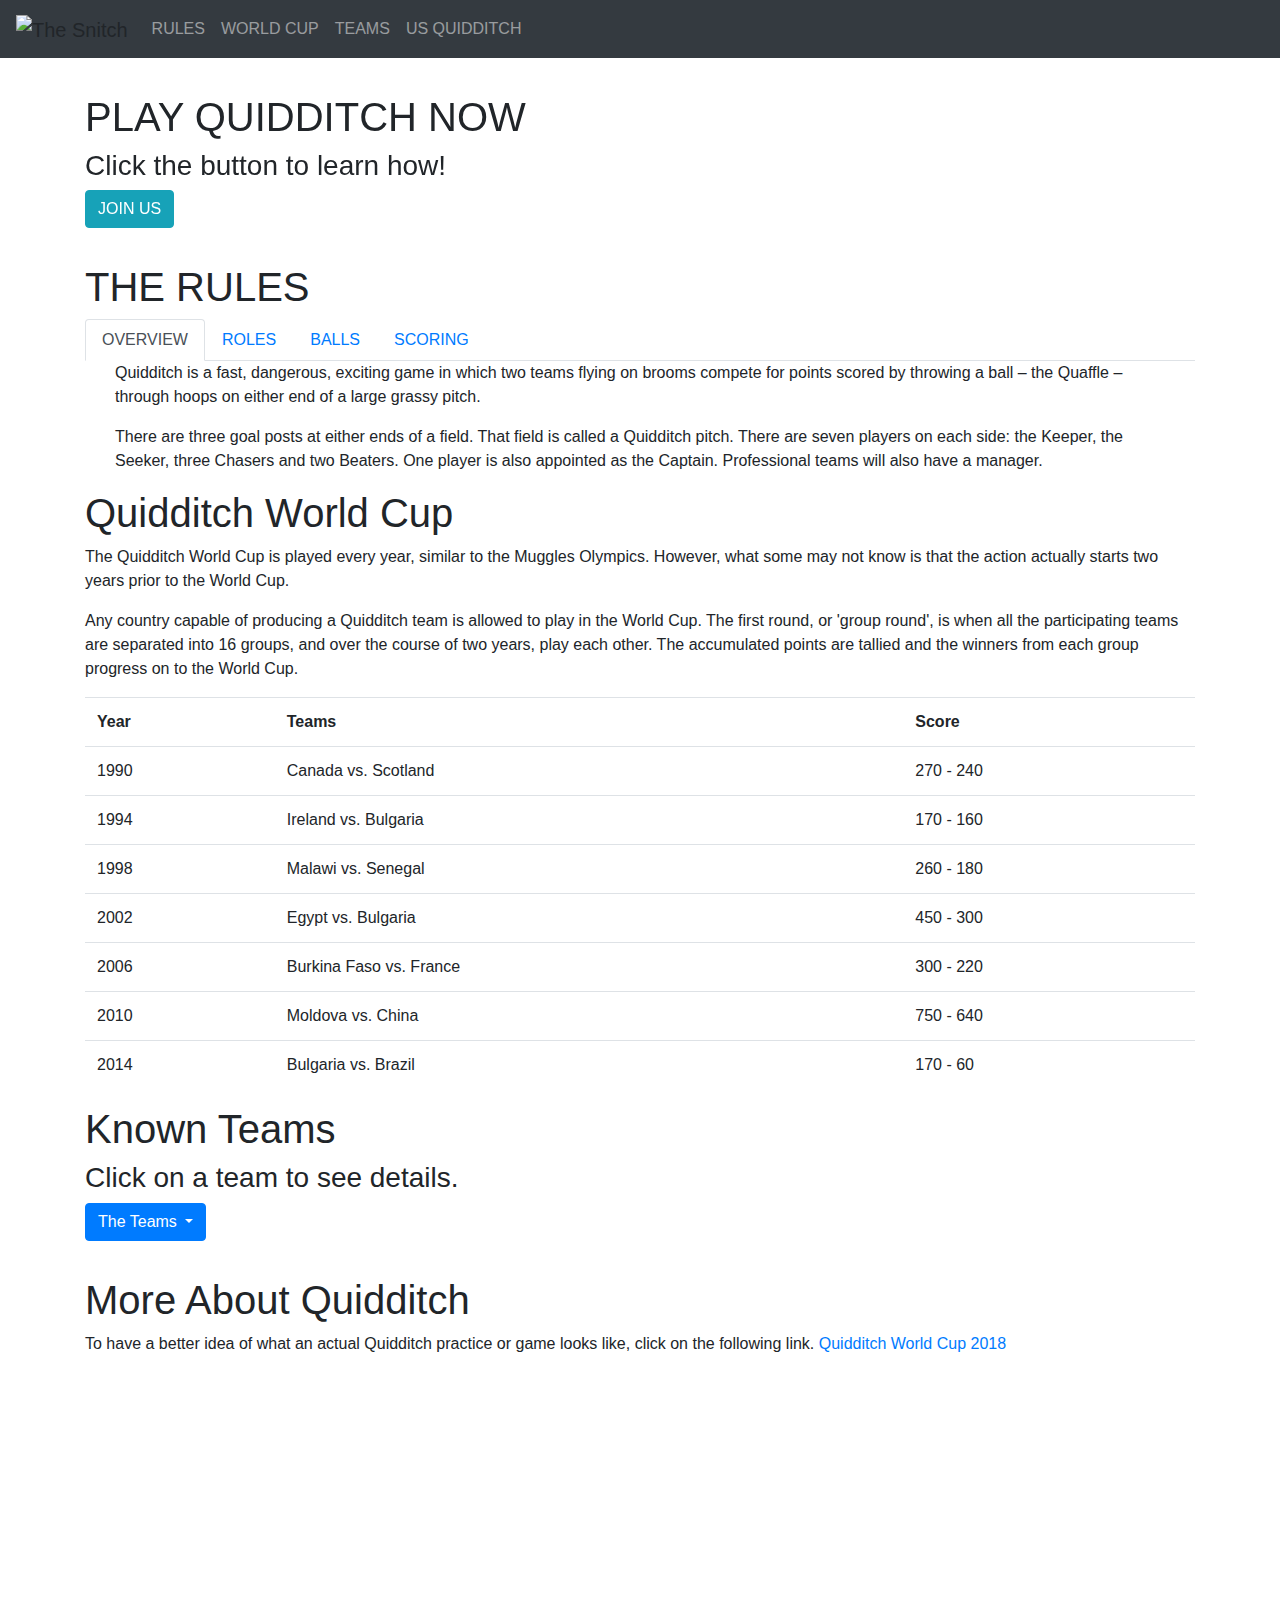
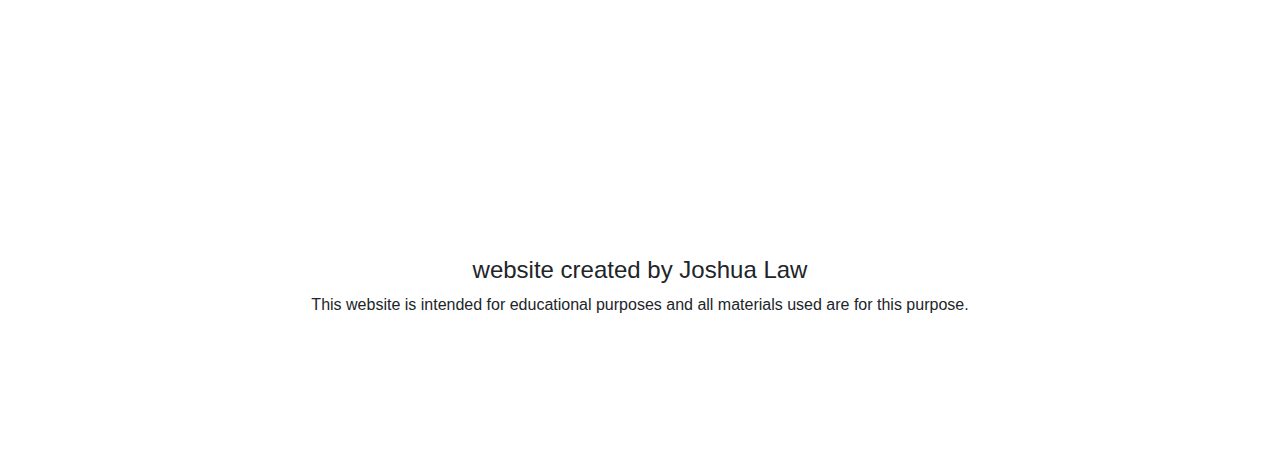
==== Quidditch2/quidditch.html @ 7cbb03da "first commit" ====
<!DOCTYPE html>
<html>

<head>
    <meta charset="UTF-8">
    <!-- ADD THE VIEWPORT META DATA-->
    <meta name="viewport" content="width=device-width,initial-scale-1.0">
    <!-- INCLUDE ALL FOUR BOOTSTRAP LINKS-->
    <link rel="stylesheet" href="https://maxcdn.bootstrapcdn.com/bootstrap/4.1.3/css/bootstrap.min.css">
    <script src="https://ajax.googleapis.com/ajax/libs/jquery/3.3.1/jquery.min.js"></script>
    <script src="https://cdnjs.cloudflare.com/ajax/libs/popper.js/1.14.3/umd/popper.min.js"></script>
    <script src="https://maxcdn.bootstrapcdn.com/bootstrap/4.1.3/js/bootstrap.min.js"></script>
    <link rel="stylesheet" href='style.css'>
    <title>Quidditch</title>
</head>

<body>
    <!-- Create a navbar with the links displaying via the dropdown icon for small displays and horizontally for any other size display. The navbar should also contain the snith picture as the brand logo which links to the top of the page (i.e. refreshes the page). If you have questions, refer to the pictures navbar and navbar-small -->

    <nav class="navbar navbar-expand-md bg-dark navbar-dark">
        <a class="navbar-brand">
            <img src="https://jlaw21.github.io/Resources/snitch.png" alt="The Snitch" width=50px>
        </a>

        <button class="navbar-toggler" type="button" data-toggle="collapse" data-target="#navOptions">
            <span class="navbar-toggler-icon" ></span>
        </button>

        <div class="collapse navbar-collapse" id="navOptions">
            <ul class="navbar-nav">
                <li class="nav-item">
                    <a class="nav-link" href="#rules">RULES</a>
                </li>
                <li class="nav-item">
                    <a class="nav-link" href="#worldcup">WORLD CUP</a>
                </li>
                <li class="nav-item">
                    <a class="nav-link" href="#teams">TEAMS</a>
                </li>
                <li class="nav-item">
                    <a class="nav-link" href="#us-quidditch">US QUIDDITCH</a>
                </li>
            </ul>
        </div>
    </nav>

    <!-- Create a carousel, but this time instead of images, three articles containing text or images are included as the carousel slides. You may format the text anyway you wish, but must use some type of Bootstrap Typography for 2+ items.-->

    <section id="intro-carousel" class='container'>

        <!-- The slideshow -->
        <div class="carousel-inner" style="margin-top: 35px">
            <article class="carousel-item active item" width="1100" height="500">
                <h1>PLAY QUIDDITCH NOW</h1>
                <h3>Click the button to learn how!</h3>
                <a class='btn btn-info' role='button' href="https://www.usquidditch.org/teams">JOIN US</a>
            </article>
            <article class="carousel-item">
                <img src="harry.jpg" alt="Potter and the Snitch" width="1100"
                    height="500">
            </article>
            <article class="carousel-item" width="1100" height="500">
                <p>
                    <q>I sat in a hotel room after a row with my then boyfriend and invented it. Looking back, I can
                        understand
                        why I liked the idea of Bludgers</q> - JK ROWLINGS</p>
            </article>
        </div>
        <!-- DO NOT TOUCH THESE. In class we included indicators at the bottom of the pictures to control the slides, this adds arrows on the left and right to control the slides.-->
        <a class="carousel-control-prev" href="#intro-carousel" data-slide="prev">
            <span class="carousel-control-prev-icon"></span>
        </a>
        <a class="carousel-control-next" href="#intro-carousel" data-slide="next">
            <span class="carousel-control-next-icon"></span>
        </a>
    </section>

    <!-- Create a Dynamic Tab Container. When a tab header link is clicked, information about the tab will be displayed. Only one tab should be seen at a time. The overview tab is just text. The roles text should include a vertical collapsible list which will show the description of the role when an item is clicked on. The balls tab will do the same, only the list will be horizontal. The scoring tab will contain a jumbotron heading, and the rest is simplistic. Refer to the pictures rules-overview rules-roles rules-balls and rules-scoring for better clarification. -->

    <section id='rules' class='container' style="margin-top: 35px">
        <h1>THE RULES</h1>
        <!--TAB NAV-->
        <ul class="nav nav-tabs">
            <li class="nav-item">
                <a class="nav-link active" data-toggle="tab" href="#q-overview">OVERVIEW</a>
            </li>
            <li class="nav-item">
                <a class="nav-link" data-toggle="tab" href="#q-roles">ROLES</a>
            </li>
            <li class="nav-item">
                <a class="nav-link" data-toggle="tab" href="#q-balls">BALLS</a>
            </li>
            <li class="nav-item">
                <a class="nav-link" data-toggle="tab" href="#q-scoring">SCORING</a>
            </li>
        </ul>
        <!-- TAB CONTENT-->
        <div class='container-fluid' >
            <section class="tab-content"> 
                <article id='q-overview' class="container tab-pane active">
                    <p>Quidditch is a fast, dangerous, exciting game in which two teams flying on brooms compete for
                        points
                        scored by throwing a ball – the Quaffle – through hoops on either end of a large grassy pitch.</p>
                    <p> There are three goal posts at either ends of a field. That field is called a Quidditch pitch.
                        There are
                        seven players on each side: the Keeper, the Seeker, three Chasers and two Beaters. One player
                        is
                        also appointed as the Captain. Professional teams will also have a manager.</p>
                </article>
                <article id='q-roles' class="container-fluid tab-pane">
                    <ul> 
                        <li>
                            <button class='btn btn-primary' data-toggle="collapse" data-target="#desc-chasers">Chasers</button>
                        </li>
                        <p id='desc-chasers' class="collapse">The Chasers pass the Quaffle trying to throw it through one of the three
                            hoops.</p>
                        <li>
                            <button class='btn btn-primary' data-toggle="collapse" data-target="#desc-keeper">Keeper</button>
                        </li>
                        <p id='desc-keeper' class="collapse">The Keeper is responsible for keeping the Quaffle from going through the
                            hoops, similar to a Goalie
                            in soccer.</p>
                        <li>
                            <button class='btn btn-primary 'data-toggle="collapse" data-target="#desc-beaters">Beaters</button>
                        </li>
                        <p id='desc-beaters' class="collapse">The Beaters are equipped with large clubs, used to smack the Bludgers
                            around, attempting to disrupt
                            the Chasers from getting a goal.</p>
                        <li>
                            <button class='btn btn-primary ' data-toggle="collapse" data-target="#desc-seeker">Seeker</button>
                        </li>
                        <p id='desc-seeker' class="collapse">The Seeker tries to catch the Golden Snitch, and in doing so, ends the
                            game.</p>
                    </ul>
                </article>
                <article id='q-balls' class="container tab-pane">
                    <ul class="nav nav-tabs">
                        <li class="nav-item">
                            <button class='nav-link btn btn-primary ' data-toggle="collapse" data-target="#desc-quaffle">Quaffle</button>
                        </li>

                        <li class="nav-item">
                            <button class='btn btn-primary' data-toggle="collapse" data-target="#desc-bludger">Bludgers</button>
                        </li>

                        <li class="nav-item">
                            <button class='btn btn-primary ' data-toggle="collapse" data-target="#desc-snitch">Golden Snitch</button>
                        </li>
                        <p id='desc-quaffle' class="collapse">A round red seamless leather ball, 12 inches in diameter – that is, about
                            the size of a Muggle football.
                            The Quaffle is the ball with which Chasers score goals, and due to the nature of the game
                            must
                            be caught and thrown one-handed, since the player must at the same time control his or her
                            broomstick.
                        </p>
                        <p id='desc-bludger' class="collapse">A Bludger is a round jet-black iron ball, 10 inches in diameter – that is,
                            slightly smaller than
                            a Quaffle. Two Bludgers are used and they attempt to unseat the player nearest to them.
                            Beaters
                            used clubs to hit the Bludgers towards opposing player to unseat them.</p>
                        <p id='desc-snitch' class="collapse">The Golden Snitch, commonly referred to as a Snitch, is the smallest and
                            fastest ball in the game.
                        </p>
                    </ul>
                </article>
                <article id='q-scoring' class="container tab-pane">
                    <p>Quaffle = 10 pts. Snitch = 150 pts.</p>
                    <p>This scoring seems unfair, but typically Quidditch is played in a series of matches, and the
                        team with
                        the most accumulative points at the end of the series is the winner.</p>
                </article>
            </section>
        </div>

    </section>

    <!-- Customize the table to your preference.-->

    <section id='worldcup' class='container'>
        <h1>Quidditch World Cup</h1>
        <p>The Quidditch World Cup is played every year, similar to the Muggles Olympics. However, what some may not
            know is
            that the action actually starts two years prior to the World Cup.
        </p>
        <p>Any country capable of producing a Quidditch team is allowed to play in the World Cup. The first round, or
            'group
            round', is when all the participating teams are separated into 16 groups, and over the course of two years,
            play
            each other. The accumulated points are tallied and the winners from each group progress on to the World
            Cup.</p>
        <table class="table">
            <tr>
                <th>Year</th>
                <th>Teams</th>
                <th>Score</th>
            </tr>
            <tr>
                <td>1990</td>
                <td>Canada vs. Scotland</td>
                <td>270 - 240</td>
            </tr>
            <tr>
                <td>1994</td>
                <td>Ireland vs. Bulgaria</td>
                <td>170 - 160</td>
            </tr>
            <tr>
                <td>1998</td>
                <td>Malawi vs. Senegal</td>
                <td>260 - 180</td>
            </tr>
            <tr>
                <td>2002</td>
                <td>Egypt vs. Bulgaria</td>
                <td>450 - 300</td>
            </tr>
            <tr>
                <td>2006</td>
                <td>Burkina Faso vs. France</td>
                <td>300 - 220</td>
            </tr>
            <tr>
                <td>2010</td>
                <td>Moldova vs. China</td>
                <td>750 - 640</td>
            </tr>
            <tr>
                <td>2014</td>
                <td>Bulgaria vs. Brazil</td>
                <td>170 - 60</td>
            </tr>
        </table>
    </section>

    <!--Create a grouped drop down menu that contains a link to the Quidditch Teams. When one of those links is clicked the image, description and link for that team appears. No other team should show, only the team that was clicked. refer to teams-descriptions and teams-dropdown pics for more clarification. -->

    <section id='teams' class='container'>
        <h1>Known Teams</h1>
        <h3>Click on a team to see details.</h3>
        <div class="dropdown">
            <button type="button" class="btn btn-primary dropdown-toggle" data-toggle="dropdown">
                The Teams
            </button>
            <div class="dropdown-menu">
                <h5 class="dropdown-header">National Teams</h5>
                <a class="dropdown-item" href="#Ireland" data-toggle="collapse" data-target="#Ireland">Ireland</a>
                <a class="dropdown-item"  href="#Bulgaria" data-toggle="collapse" data-target="#Bulgaria">Bulgaria</a>
                <a class="dropdown-item"  href="#Brazil" data-toggle="collapse">Brazil</a>
                <a class="dropdown-item"  href="#USA" data-toggle="collapse"> USA</a>
                <h5 class="dropdown-header">Hogwarts Teams</h5>
                <a class="dropdown-item"  href="#Gryffindor" data-toggle="collapse">Gryffindor</a>
                <a class="dropdown-item"  href="#Hufflepuff" data-toggle="collapse">Hufflepuff</a>
                <a class="dropdown-item"  href="#Ravenclav" data-toggle="collapse">Ravenclaw</a>
                <a class="dropdown-item"  href="#Slytherin" data-toggle="collapse">Slytherin</a>
            </div>
        </div>
        <div id='desc-teams' class="collapse">
            <div id='Ireland'>
                <img src='https://vignette.wikia.nocookie.net/harrypotter/images/6/68/Irelandcrest.JPG/revision/latest/scale-to-width-down/350?cb=20110529164318'>
                <p>The Irish National Quidditch Team are a national Quidditch team representing Ireland. They won the
                    1994 Quidditch
                    World Cup, beating Bulgaria in the final. The mascots of the team are Leprechauns.</p>
                <a href="http://harrypotter.wikia.com/wiki/Irish_National_Quidditch_team">LEARN MORE</a>
            </div>
            <div id='Bulgaria'>
                <img src='https://vignette.wikia.nocookie.net/harrypotter/images/2/2c/Bulgariacrest.JPG/revision/latest/scale-to-width-down/350?cb=20110529164032'>
                <p>The Bulgarian National Quidditch Team is the national Quidditch team of Bulgaria. In 1994, Bulgaria
                    reached
                    the final of the Quidditch World Cup. Bulgarian supporters wave flags of white, green, and red, the
                    same
                    colours as the Bulgarian flag in the Muggle world. They reached the final of the 2002 Quidditch
                    World
                    Cup but lost once again. They once again reached the finals in 2014 and won, beating Brazil amungst
                    a
                    rush of controversy.</p>
                <a href='http://harrypotter.wikia.com/wiki/Bulgarian_National_Quidditch_team'>LEARN MORE</a>
            </div>
            <div id='Brazil'>
                <img src='https://vignette.wikia.nocookie.net/harrypotter/images/7/74/720px-Flag_of_Brazil.png/revision/latest/scale-to-width-down/350?cb=20091128144932'>
                <p>The Brazilian National Quidditch team is the national Quidditch team of Brazil. Their mascots for
                    the 2014
                    Quidditch World Cup final were Curupiras.</p>
                <a href='http://harrypotter.wikia.com/wiki/Brazilian_National_Quidditch_team'>LEARN MORE</a>
            </div>
            <div id='USA'>
                <img src='https://vignette.wikia.nocookie.net/harrypotter/images/a/a3/American_National_Quidditch_team.jpg/revision/latest?cb=20090409033037'>
                <p>The U.S.A. has a basketball-style Team Special Move named The Harlem Shuffle (20 points). The name
                    is taken
                    from the popular No-Maj basketball team The Harlem Globetrotters, who are best known for their
                    skilful
                    and entertaining play involving a ball of similar size to the Quaffle, during games.</p>
                <a href='http://harrypotter.wikia.com/wiki/American_National_Quidditch_team'>LEARN MORE</a>
            </div>
            <div id='Gryffindor'>
                <img src='https://vignette.wikia.nocookie.net/harrypotter/images/d/d3/Gryffindor%E2%84%A2_Quidditch%E2%84%A2_Badge.png/revision/latest?cb=20160731003525'>
                <p>The Gryffindor Quidditch team is the Quidditch team of Hogwarts School of Witchcraft and Wizardry's
                    Gryffindor
                    House. They play in robes of scarlet, their House colour. The mascot of Gryffindor House and its
                    Quidditch
                    team is a lion.</p>
                <p> Interestingly, a member of the Weasley family has held every one of the positions on the team.
                    Ginny was
                    a Chaser and a substitute Seeker, Charlie was a Seeker, Fred and George Weasley were Beaters, and
                    Ron
                    was the Keeper.</p>
                <a href='http://harrypotter.wikia.com/wiki/Gryffindor_Quidditch_team'>LEARN MORE</a>
            </div>
            <div id='Hufflepuff'>
                <img src='https://vignette.wikia.nocookie.net/harrypotter/images/b/b1/Hufflepuff%E2%84%A2_Quidditch%E2%84%A2_Badge.png/revision/latest?cb=20091129181210'>
                <p>The Hufflepuff Quidditch team is the Quidditch team of Hogwarts School of Witchcraft and Wizardry's
                    Hufflepuff
                    House. They play in robes of canary yellow, their House colour. The mascot of Hufflepuff House and
                    its
                    Quidditch team is a badger. One known captain of the team was Cedric Diggory.</p>
                <a href='http://harrypotter.wikia.com/wiki/Hufflepuff_Quidditch_team'>LEARN MORE</a>
            </div>
            <div id='Ravenclaw'>
                <img src='https://vignette.wikia.nocookie.net/harrypotter/images/4/4b/Ravenclaw%E2%84%A2_Quidditch%E2%84%A2_Badge.png/revision/latest?cb=20091129181211'>
                <p>The Ravenclaw Quidditch team is one of the four house Quidditch teams at Hogwarts School of
                    Witchcraft and
                    Wizardry. One known captain of the Quidditch team was Roger Davies.</p>
                <a href='http://harrypotter.wikia.com/wiki/Ravenclaw_Quidditch_team'>LEARN MORE</a>
            </div>
            <div id='Slytherin'>
                <img src='https://vignette.wikia.nocookie.net/harrypotter/images/5/5d/Slytherin%E2%84%A2_Quidditch%E2%84%A2_Badge.png/revision/latest?cb=20091129181212'>
                <p>The Slytherin Quidditch team is the Quidditch team for the Hogwarts Slytherin house. Each year, they
                    compete
                    for the Inter-House Quidditch Cup, an award presented to the Hogwarts House team that earns the
                    most
                    points. Unlike the Gryffindor, Hufflepuff and Ravenclaw teams, the Slytherin team has no qualms
                    with
                    cheating and unsportsmanlike conduct.</p>
                <p>It has been noted that the Slytherin team employs players of brute strength, rather then skill. An
                    example
                    of this is Gregory Goyle, who was given the position of Beater in his fifth year. The Slytherin
                    team's
                    cheers are usually very insulting, like that of Weasley is Our King.</p>
                <a href='http://harrypotter.wikia.com/wiki/Slytherin_Quidditch_team'>LEARN MORE</a>
            </div>
        </div>
    </section>

    <!-- THIS SECTION IS YOURS TO ADD CONTENT AND CUSTOMIZE. Firstly, research REAL LIVE QUIDDITCH. https://www.usquidditch.org is a good place to start. Plan and Design what content you would like to show to advertise or inform the users about the real sport, Quidditch. Add the content and customize using any combination of Bootstrap elements you like. Don't be boring, but don't spend 3 days 'jazzing' it up, unless you have three days to spend. Simple, eloquent yet impressive. -->

    <section id='us-quidditch' class="container" style="margin-top: 35px">
        <h1>More About Quidditch</h1>
        <p>To have a better idea of what an actual Quidditch practice or game looks like, click on the following link. <a href="https://youtu.be/OmkWyPjbR74">Quidditch World Cup 2018</a></p>
    </section>

    <!-- However you want to customize this, I would definately make it smaller-->
    <footer class='container text-center footer' style='margin-top:500px; height:200px'>
        <h4>website created by Joshua Law</h4>
        <p>This website is intended for educational purposes and all materials used are for this purpose.</p>
    </footer>

</body>

</html>
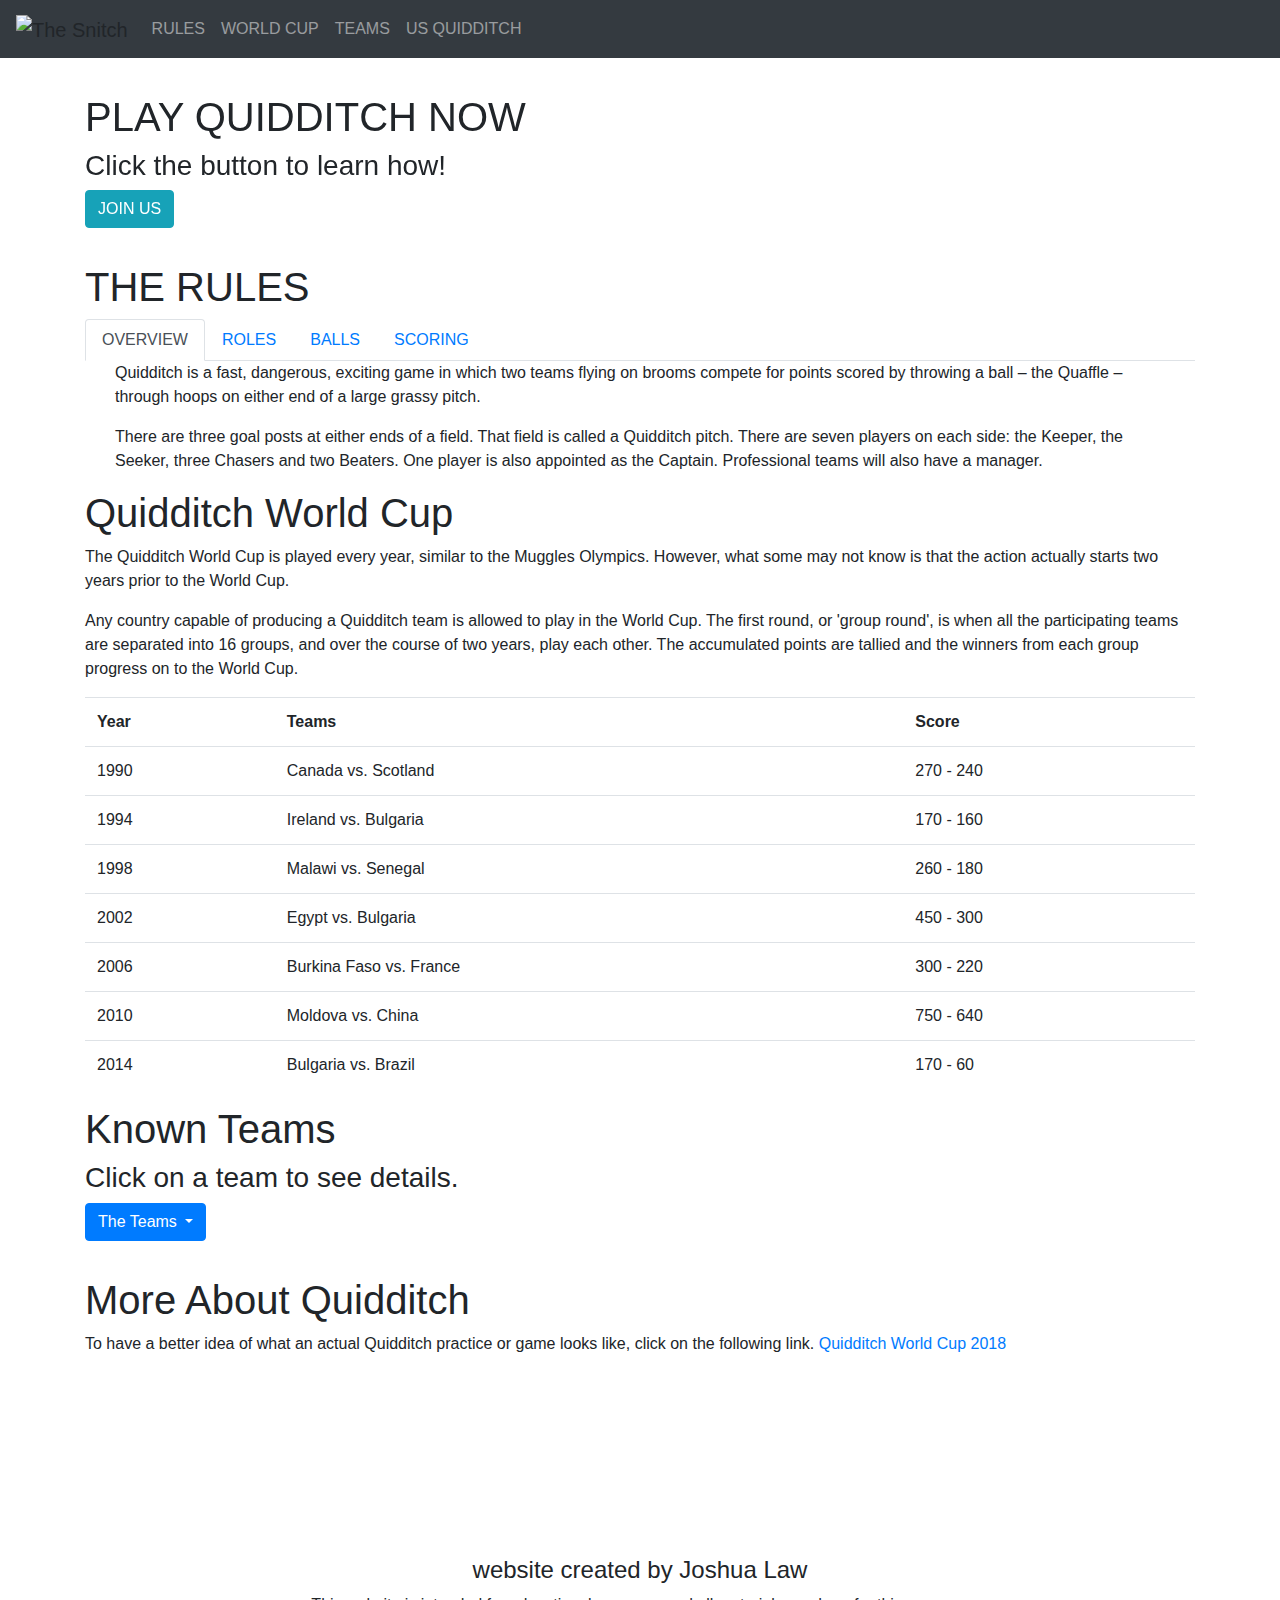
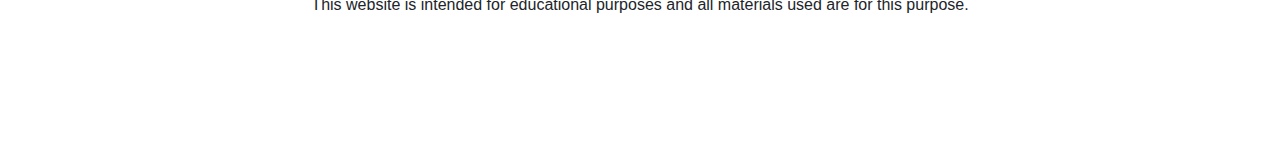
==== commit 65a9ec9b: "second commit" ====
--- a/Quidditch2/quidditch.html
+++ b/Quidditch2/quidditch.html
@@ -241,10 +241,10 @@
             <button type="button" class="btn btn-primary dropdown-toggle" data-toggle="dropdown">
                 The Teams
             </button>
-            <div class="dropdown-menu">
+            <div class="dropdown-menu ">
                 <h5 class="dropdown-header">National Teams</h5>
-                <a class="dropdown-item" href="#Ireland" data-toggle="collapse" data-target="#Ireland">Ireland</a>
-                <a class="dropdown-item"  href="#Bulgaria" data-toggle="collapse" data-target="#Bulgaria">Bulgaria</a>
+                <a class="dropdown-item" href="#Ireland" data-toggle="collapse">Ireland</a>
+                <a class="dropdown-item"  href="#Bulgaria" data-toggle="collapse">Bulgaria</a>
                 <a class="dropdown-item"  href="#Brazil" data-toggle="collapse">Brazil</a>
                 <a class="dropdown-item"  href="#USA" data-toggle="collapse"> USA</a>
                 <h5 class="dropdown-header">Hogwarts Teams</h5>
@@ -254,15 +254,15 @@
                 <a class="dropdown-item"  href="#Slytherin" data-toggle="collapse">Slytherin</a>
             </div>
         </div>
-        <div id='desc-teams' class="collapse">
-            <div id='Ireland'>
+        <div id='desc-teams' >
+            <div id='Ireland' class="collapse" data-parent="#desc-teams">
                 <img src='https://vignette.wikia.nocookie.net/harrypotter/images/6/68/Irelandcrest.JPG/revision/latest/scale-to-width-down/350?cb=20110529164318'>
                 <p>The Irish National Quidditch Team are a national Quidditch team representing Ireland. They won the
                     1994 Quidditch
                     World Cup, beating Bulgaria in the final. The mascots of the team are Leprechauns.</p>
                 <a href="http://harrypotter.wikia.com/wiki/Irish_National_Quidditch_team">LEARN MORE</a>
             </div>
-            <div id='Bulgaria'>
+            <div id='Bulgaria'class="collapse">
                 <img src='https://vignette.wikia.nocookie.net/harrypotter/images/2/2c/Bulgariacrest.JPG/revision/latest/scale-to-width-down/350?cb=20110529164032'>
                 <p>The Bulgarian National Quidditch Team is the national Quidditch team of Bulgaria. In 1994, Bulgaria
                     reached
@@ -275,14 +275,14 @@
                     rush of controversy.</p>
                 <a href='http://harrypotter.wikia.com/wiki/Bulgarian_National_Quidditch_team'>LEARN MORE</a>
             </div>
-            <div id='Brazil'>
+            <div id='Brazil' class="collapse">
                 <img src='https://vignette.wikia.nocookie.net/harrypotter/images/7/74/720px-Flag_of_Brazil.png/revision/latest/scale-to-width-down/350?cb=20091128144932'>
                 <p>The Brazilian National Quidditch team is the national Quidditch team of Brazil. Their mascots for
                     the 2014
                     Quidditch World Cup final were Curupiras.</p>
                 <a href='http://harrypotter.wikia.com/wiki/Brazilian_National_Quidditch_team'>LEARN MORE</a>
             </div>
-            <div id='USA'>
+            <div id='USA'class="collapse">
                 <img src='https://vignette.wikia.nocookie.net/harrypotter/images/a/a3/American_National_Quidditch_team.jpg/revision/latest?cb=20090409033037'>
                 <p>The U.S.A. has a basketball-style Team Special Move named The Harlem Shuffle (20 points). The name
                     is taken
@@ -291,7 +291,7 @@
                     and entertaining play involving a ball of similar size to the Quaffle, during games.</p>
                 <a href='http://harrypotter.wikia.com/wiki/American_National_Quidditch_team'>LEARN MORE</a>
             </div>
-            <div id='Gryffindor'>
+            <div id='Gryffindor'class="collapse">
                 <img src='https://vignette.wikia.nocookie.net/harrypotter/images/d/d3/Gryffindor%E2%84%A2_Quidditch%E2%84%A2_Badge.png/revision/latest?cb=20160731003525'>
                 <p>The Gryffindor Quidditch team is the Quidditch team of Hogwarts School of Witchcraft and Wizardry's
                     Gryffindor
@@ -305,7 +305,7 @@
                     was the Keeper.</p>
                 <a href='http://harrypotter.wikia.com/wiki/Gryffindor_Quidditch_team'>LEARN MORE</a>
             </div>
-            <div id='Hufflepuff'>
+            <div id='Hufflepuff'class="collapse">
                 <img src='https://vignette.wikia.nocookie.net/harrypotter/images/b/b1/Hufflepuff%E2%84%A2_Quidditch%E2%84%A2_Badge.png/revision/latest?cb=20091129181210'>
                 <p>The Hufflepuff Quidditch team is the Quidditch team of Hogwarts School of Witchcraft and Wizardry's
                     Hufflepuff
@@ -314,14 +314,14 @@
                     Quidditch team is a badger. One known captain of the team was Cedric Diggory.</p>
                 <a href='http://harrypotter.wikia.com/wiki/Hufflepuff_Quidditch_team'>LEARN MORE</a>
             </div>
-            <div id='Ravenclaw'>
+            <div id='Ravenclaw'class="collapse">
                 <img src='https://vignette.wikia.nocookie.net/harrypotter/images/4/4b/Ravenclaw%E2%84%A2_Quidditch%E2%84%A2_Badge.png/revision/latest?cb=20091129181211'>
                 <p>The Ravenclaw Quidditch team is one of the four house Quidditch teams at Hogwarts School of
                     Witchcraft and
                     Wizardry. One known captain of the Quidditch team was Roger Davies.</p>
                 <a href='http://harrypotter.wikia.com/wiki/Ravenclaw_Quidditch_team'>LEARN MORE</a>
             </div>
-            <div id='Slytherin'>
+            <div id='Slytherin'class="collapse">
                 <img src='https://vignette.wikia.nocookie.net/harrypotter/images/5/5d/Slytherin%E2%84%A2_Quidditch%E2%84%A2_Badge.png/revision/latest?cb=20091129181212'>
                 <p>The Slytherin Quidditch team is the Quidditch team for the Hogwarts Slytherin house. Each year, they
                     compete
@@ -348,7 +348,7 @@
     </section>
 
     <!-- However you want to customize this, I would definately make it smaller-->
-    <footer class='container text-center footer' style='margin-top:500px; height:200px'>
+    <footer class='container text-center footer' style='margin-top:200px; height:200px'>
         <h4>website created by Joshua Law</h4>
         <p>This website is intended for educational purposes and all materials used are for this purpose.</p>
     </footer>
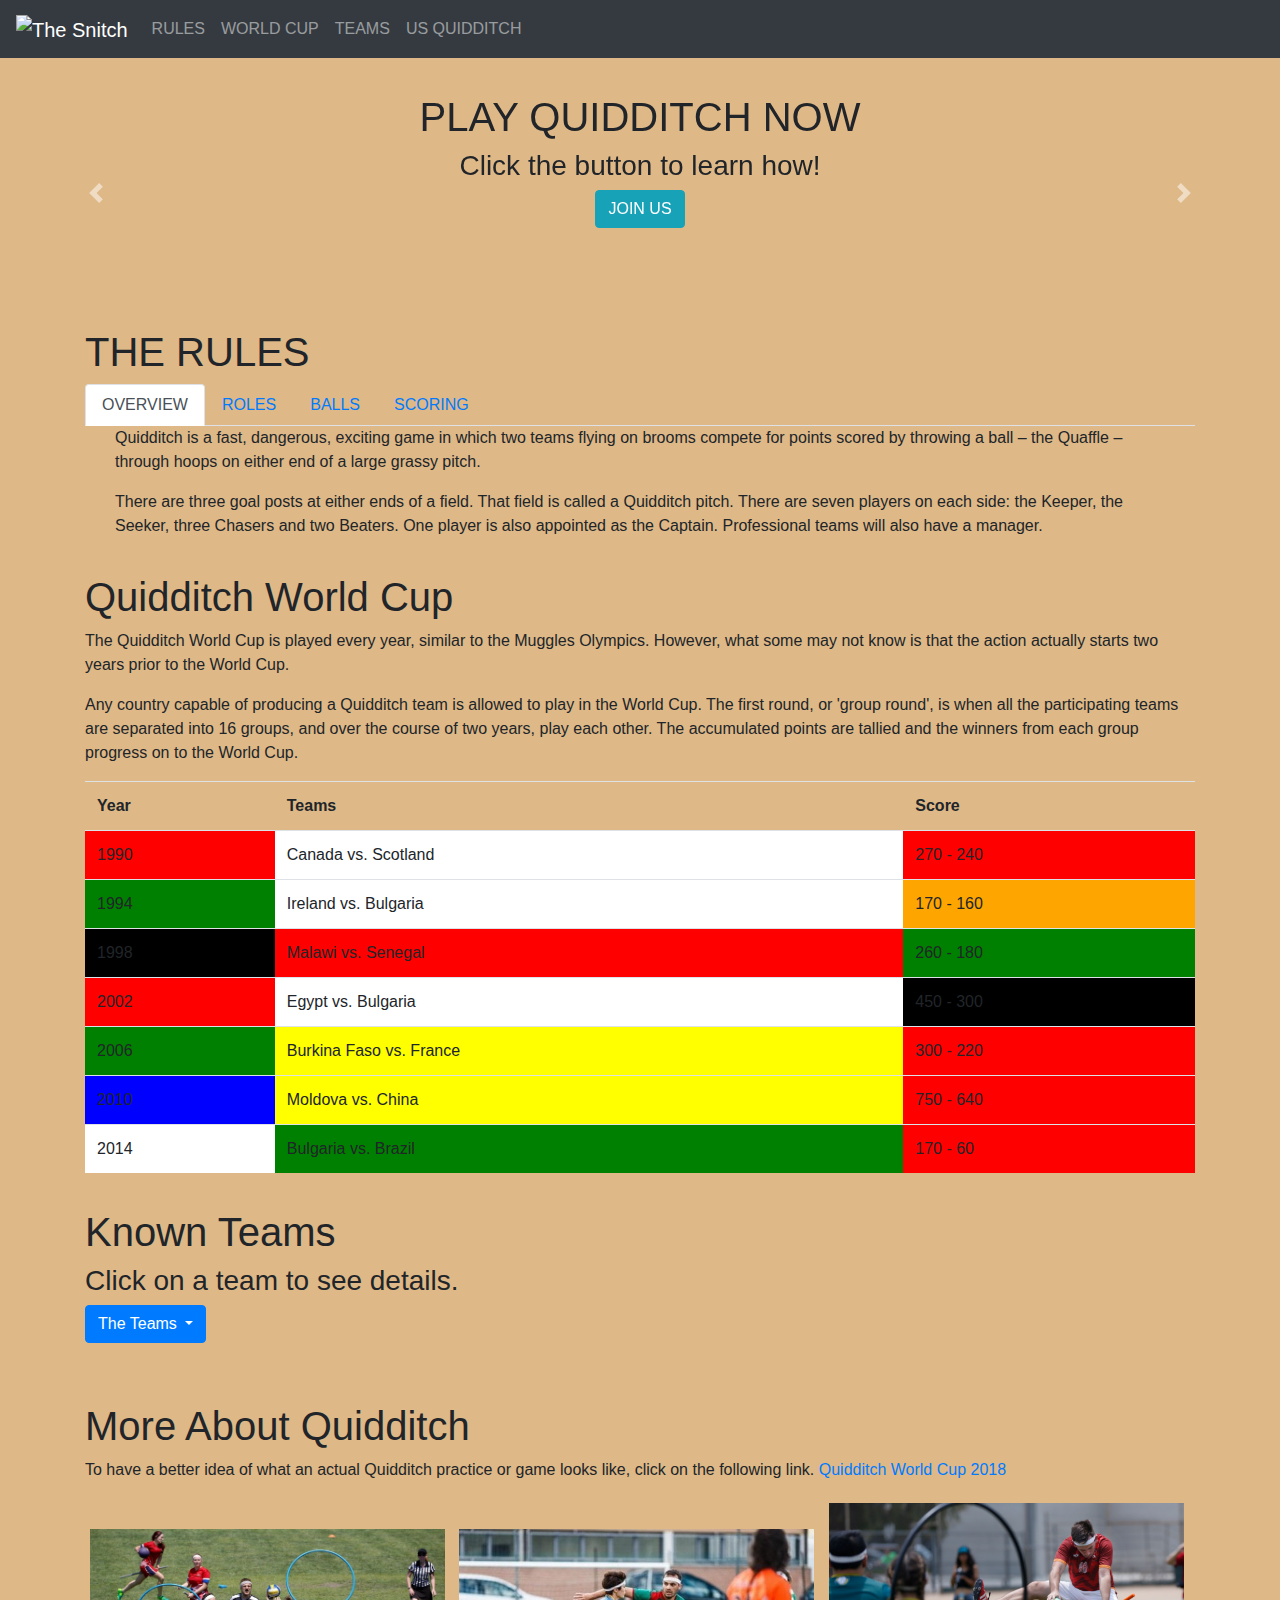
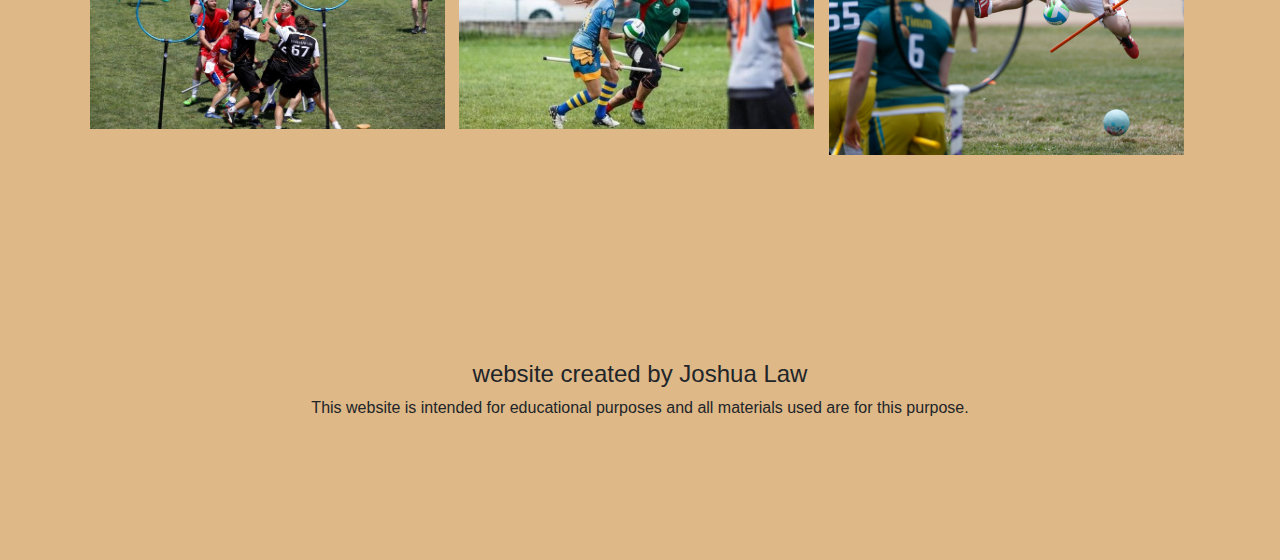
==== commit f662a680: "final commit" ====
--- a/Quidditch2/quidditch.html
+++ b/Quidditch2/quidditch.html
@@ -10,6 +10,7 @@
     <script src="https://ajax.googleapis.com/ajax/libs/jquery/3.3.1/jquery.min.js"></script>
     <script src="https://cdnjs.cloudflare.com/ajax/libs/popper.js/1.14.3/umd/popper.min.js"></script>
     <script src="https://maxcdn.bootstrapcdn.com/bootstrap/4.1.3/js/bootstrap.min.js"></script>
+    <link rel="shortcut icon" href="favicon.ico" type="image/x-icon">
     <link rel="stylesheet" href='style.css'>
     <title>Quidditch</title>
 </head>
@@ -17,13 +18,13 @@
 <body>
     <!-- Create a navbar with the links displaying via the dropdown icon for small displays and horizontally for any other size display. The navbar should also contain the snith picture as the brand logo which links to the top of the page (i.e. refreshes the page). If you have questions, refer to the pictures navbar and navbar-small -->
 
-    <nav class="navbar navbar-expand-md bg-dark navbar-dark">
-        <a class="navbar-brand">
+    <nav class="navbar navbar-expand-sm bg-dark navbar-dark sticky-top">
+        <a class="navbar-brand" href="#">
             <img src="https://jlaw21.github.io/Resources/snitch.png" alt="The Snitch" width=50px>
         </a>
 
         <button class="navbar-toggler" type="button" data-toggle="collapse" data-target="#navOptions">
-            <span class="navbar-toggler-icon" ></span>
+            <span class="navbar-toggler-icon"></span>
         </button>
 
         <div class="collapse navbar-collapse" id="navOptions">
@@ -46,24 +47,24 @@
 
     <!-- Create a carousel, but this time instead of images, three articles containing text or images are included as the carousel slides. You may format the text anyway you wish, but must use some type of Bootstrap Typography for 2+ items.-->
 
-    <section id="intro-carousel" class='container'>
+    <section id="intro-carousel" class="carousel slide" data-ride="carousel" class='container'>
 
         <!-- The slideshow -->
-        <div class="carousel-inner" style="margin-top: 35px">
-            <article class="carousel-item active item" width="1100" height="500">
+        <div class="carousel-inner" class="container" style="margin-top: 35px" style="text-align: center">
+            <article class="carousel-item active">
                 <h1>PLAY QUIDDITCH NOW</h1>
                 <h3>Click the button to learn how!</h3>
                 <a class='btn btn-info' role='button' href="https://www.usquidditch.org/teams">JOIN US</a>
             </article>
             <article class="carousel-item">
-                <img src="harry.jpg" alt="Potter and the Snitch" width="1100"
-                    height="500">
+                <img src="harry.jpg" alt="Potter and the Snitch">
             </article>
-            <article class="carousel-item" width="1100" height="500">
-                <p>
-                    <q>I sat in a hotel room after a row with my then boyfriend and invented it. Looking back, I can
-                        understand
-                        why I liked the idea of Bludgers</q> - JK ROWLINGS</p>
+            <article class="carousel-item">
+                <p style="font-size: 25px;" style="text-shadow: 3,3, white;">
+                    <q>I sat in a hotel room after a row with my then boyfriend and invented it. 
+                       <br> Looking back, I can understand
+                        why I liked the idea of Bludgers</q> <br> - 
+                        <br> JK ROWLINGS</p>
             </article>
         </div>
         <!-- DO NOT TOUCH THESE. In class we included indicators at the bottom of the pictures to control the slides, this adds arrows on the left and right to control the slides.-->
@@ -95,42 +96,37 @@
             </li>
         </ul>
         <!-- TAB CONTENT-->
-        <div class='container-fluid' >
-            <section class="tab-content"> 
+        <div class='container-fluid'>
+            <section class="tab-content">
                 <article id='q-overview' class="container tab-pane active">
-                    <p>Quidditch is a fast, dangerous, exciting game in which two teams flying on brooms compete for
-                        points
+                    <p>Quidditch is a fast, dangerous, exciting game in which two teams flying on brooms compete for points
                         scored by throwing a ball – the Quaffle – through hoops on either end of a large grassy pitch.</p>
-                    <p> There are three goal posts at either ends of a field. That field is called a Quidditch pitch.
-                        There are
-                        seven players on each side: the Keeper, the Seeker, three Chasers and two Beaters. One player
-                        is
+                    <p> There are three goal posts at either ends of a field. That field is called a Quidditch pitch. There are
+                        seven players on each side: the Keeper, the Seeker, three Chasers and two Beaters. One player is
                         also appointed as the Captain. Professional teams will also have a manager.</p>
                 </article>
                 <article id='q-roles' class="container-fluid tab-pane">
-                    <ul> 
+                    <ul>
                         <li>
                             <button class='btn btn-primary' data-toggle="collapse" data-target="#desc-chasers">Chasers</button>
                         </li>
-                        <p id='desc-chasers' class="collapse">The Chasers pass the Quaffle trying to throw it through one of the three
-                            hoops.</p>
+                        <p id='desc-chasers' class="collapse">The Chasers pass the Quaffle trying to throw it through one of the three hoops.
+                        </p>
                         <li>
                             <button class='btn btn-primary' data-toggle="collapse" data-target="#desc-keeper">Keeper</button>
                         </li>
-                        <p id='desc-keeper' class="collapse">The Keeper is responsible for keeping the Quaffle from going through the
-                            hoops, similar to a Goalie
+                        <p id='desc-keeper' class="collapse">The Keeper is responsible for keeping the Quaffle from going through the hoops, similar to a Goalie
                             in soccer.</p>
                         <li>
-                            <button class='btn btn-primary 'data-toggle="collapse" data-target="#desc-beaters">Beaters</button>
-                        </li>
-                        <p id='desc-beaters' class="collapse">The Beaters are equipped with large clubs, used to smack the Bludgers
-                            around, attempting to disrupt
+                            <button class='btn btn-primary ' data-toggle="collapse" data-target="#desc-beaters">Beaters</button>
+                        </li>
+                        <p id='desc-beaters' class="collapse">The Beaters are equipped with large clubs, used to smack the Bludgers around, attempting to disrupt
                             the Chasers from getting a goal.</p>
                         <li>
                             <button class='btn btn-primary ' data-toggle="collapse" data-target="#desc-seeker">Seeker</button>
                         </li>
-                        <p id='desc-seeker' class="collapse">The Seeker tries to catch the Golden Snitch, and in doing so, ends the
-                            game.</p>
+                        <p id='desc-seeker' class="collapse">The Seeker tries to catch the Golden Snitch, and in doing so, ends the game.
+                        </p>
                     </ul>
                 </article>
                 <article id='q-balls' class="container tab-pane">
@@ -146,27 +142,22 @@
                         <li class="nav-item">
                             <button class='btn btn-primary ' data-toggle="collapse" data-target="#desc-snitch">Golden Snitch</button>
                         </li>
-                        <p id='desc-quaffle' class="collapse">A round red seamless leather ball, 12 inches in diameter – that is, about
-                            the size of a Muggle football.
-                            The Quaffle is the ball with which Chasers score goals, and due to the nature of the game
-                            must
-                            be caught and thrown one-handed, since the player must at the same time control his or her
-                            broomstick.
-                        </p>
-                        <p id='desc-bludger' class="collapse">A Bludger is a round jet-black iron ball, 10 inches in diameter – that is,
-                            slightly smaller than
-                            a Quaffle. Two Bludgers are used and they attempt to unseat the player nearest to them.
-                            Beaters
-                            used clubs to hit the Bludgers towards opposing player to unseat them.</p>
-                        <p id='desc-snitch' class="collapse">The Golden Snitch, commonly referred to as a Snitch, is the smallest and
-                            fastest ball in the game.
+                        <p id='desc-quaffle' class="collapse">A round red seamless leather ball, 12 inches in diameter – that is, about the size of a Muggle football.
+                            The Quaffle is the ball with which Chasers score goals, and due to the nature of the game must
+                            be caught and thrown one-handed, since the player must at the same time control his or her broomstick.
+                        </p>
+                        <p id='desc-bludger' class="collapse">A Bludger is a round jet-black iron ball, 10 inches in diameter – that is, slightly smaller than
+                            a Quaffle. Two Bludgers are used and they attempt to unseat the player nearest to them. Beaters
+                            used clubs to hit the Bludgers towards opposing player to unseat them.
+                        </p>
+                        <p id='desc-snitch' class="collapse">
+                         The Golden Snitch, commonly referred to as a Snitch, is the smallest and fastest ball in the game.
                         </p>
                     </ul>
                 </article>
                 <article id='q-scoring' class="container tab-pane">
                     <p>Quaffle = 10 pts. Snitch = 150 pts.</p>
-                    <p>This scoring seems unfair, but typically Quidditch is played in a series of matches, and the
-                        team with
+                    <p>This scoring seems unfair, but typically Quidditch is played in a series of matches, and the team with
                         the most accumulative points at the end of the series is the winner.</p>
                 </article>
             </section>
@@ -176,164 +167,143 @@
 
     <!-- Customize the table to your preference.-->
 
-    <section id='worldcup' class='container'>
+    <section id='worldcup' class='container' style="margin-top: 35px;">
         <h1>Quidditch World Cup</h1>
-        <p>The Quidditch World Cup is played every year, similar to the Muggles Olympics. However, what some may not
-            know is
+        <p>The Quidditch World Cup is played every year, similar to the Muggles Olympics. However, what some may not know is
             that the action actually starts two years prior to the World Cup.
         </p>
-        <p>Any country capable of producing a Quidditch team is allowed to play in the World Cup. The first round, or
-            'group
-            round', is when all the participating teams are separated into 16 groups, and over the course of two years,
-            play
-            each other. The accumulated points are tallied and the winners from each group progress on to the World
-            Cup.</p>
+        <p>Any country capable of producing a Quidditch team is allowed to play in the World Cup. The first round, or 'group
+            round', is when all the participating teams are separated into 16 groups, and over the course of two years, play
+            each other. The accumulated points are tallied and the winners from each group progress on to the World Cup.
+        </p>
         <table class="table">
-            <tr>
-                <th>Year</th>
-                <th>Teams</th>
-                <th>Score</th>
-            </tr>
-            <tr>
-                <td>1990</td>
-                <td>Canada vs. Scotland</td>
-                <td>270 - 240</td>
-            </tr>
-            <tr>
-                <td>1994</td>
-                <td>Ireland vs. Bulgaria</td>
-                <td>170 - 160</td>
-            </tr>
-            <tr>
-                <td>1998</td>
-                <td>Malawi vs. Senegal</td>
-                <td>260 - 180</td>
-            </tr>
-            <tr>
-                <td>2002</td>
-                <td>Egypt vs. Bulgaria</td>
-                <td>450 - 300</td>
-            </tr>
-            <tr>
-                <td>2006</td>
-                <td>Burkina Faso vs. France</td>
-                <td>300 - 220</td>
-            </tr>
-            <tr>
-                <td>2010</td>
-                <td>Moldova vs. China</td>
-                <td>750 - 640</td>
-            </tr>
-            <tr>
-                <td>2014</td>
-                <td>Bulgaria vs. Brazil</td>
-                <td>170 - 60</td>
-            </tr>
-        </table>
+                <tr>
+                    <th>Year</th>
+                    <th>Teams</th>
+                    <th>Score</th>
+                </tr>
+                <tr>
+                    <td style="background-color: red">1990</td>
+                    <td style="background-color: white">Canada vs. Scotland</td>
+                    <td style="background-color: red">270 - 240</td>
+                </tr>
+                <tr>
+                    <td style="background-color:green">1994</td>
+                    <td style="background-color: white">Ireland vs. Bulgaria</td>
+                    <td style="background-color: orange">170 - 160</td>
+                </tr>
+                <tr>
+                    <td style="background-color: black" style="color: white">1998</td>
+                    <td style="background-color: red">Malawi vs. Senegal</td>
+                    <td style="background-color: green">260 - 180</td>
+                </tr>
+                <tr>
+                    <td style="background-color: red">2002</td>
+                    <td style="background-color: white">Egypt vs. Bulgaria</td>
+                    <td style="background-color: black">450 - 300</td>
+                </tr>
+                <tr>
+                    <td style="background-color: green">2006</td>
+                    <td style="background-color: yellow">Burkina Faso vs. France</td>
+                    <td style="background-color: red">300 - 220</td>
+                </tr>
+                <tr>
+                    <td style="background-color: blue">2010</td>
+                    <td style="background-color:yellow">Moldova vs. China</td>
+                    <td style="background-color: red">750 - 640</td>
+                </tr>
+                <tr>
+                    <td style="background-color: white">2014</td>
+                    <td style="background-color: green">Bulgaria vs. Brazil</td>
+                    <td style="background-color: red">170 - 60</td>
+                </tr>
+            </table>
     </section>
 
     <!--Create a grouped drop down menu that contains a link to the Quidditch Teams. When one of those links is clicked the image, description and link for that team appears. No other team should show, only the team that was clicked. refer to teams-descriptions and teams-dropdown pics for more clarification. -->
 
-    <section id='teams' class='container'>
+    <section id='teams' class='container' style="margin-top: 35px;">
         <h1>Known Teams</h1>
         <h3>Click on a team to see details.</h3>
         <div class="dropdown">
             <button type="button" class="btn btn-primary dropdown-toggle" data-toggle="dropdown">
                 The Teams
             </button>
+            <br>
+            <br>
             <div class="dropdown-menu ">
                 <h5 class="dropdown-header">National Teams</h5>
                 <a class="dropdown-item" href="#Ireland" data-toggle="collapse">Ireland</a>
-                <a class="dropdown-item"  href="#Bulgaria" data-toggle="collapse">Bulgaria</a>
-                <a class="dropdown-item"  href="#Brazil" data-toggle="collapse">Brazil</a>
-                <a class="dropdown-item"  href="#USA" data-toggle="collapse"> USA</a>
+                <a class="dropdown-item" href="#Bulgaria" data-toggle="collapse">Bulgaria</a>
+                <a class="dropdown-item" href="#Brazil" data-toggle="collapse">Brazil</a>
+                <a class="dropdown-item" href="#USA" data-toggle="collapse"> USA</a>
                 <h5 class="dropdown-header">Hogwarts Teams</h5>
-                <a class="dropdown-item"  href="#Gryffindor" data-toggle="collapse">Gryffindor</a>
-                <a class="dropdown-item"  href="#Hufflepuff" data-toggle="collapse">Hufflepuff</a>
-                <a class="dropdown-item"  href="#Ravenclav" data-toggle="collapse">Ravenclaw</a>
-                <a class="dropdown-item"  href="#Slytherin" data-toggle="collapse">Slytherin</a>
-            </div>
-        </div>
-        <div id='desc-teams' >
+                <a class="dropdown-item" href="#Gryffindor" data-toggle="collapse">Gryffindor</a>
+                <a class="dropdown-item" href="#Hufflepuff" data-toggle="collapse">Hufflepuff</a>
+                <a class="dropdown-item" href="#Ravenclav" data-toggle="collapse">Ravenclaw</a>
+                <a class="dropdown-item" href="#Slytherin" data-toggle="collapse">Slytherin</a>
+            </div>
+        </div>
+        <div id='desc-teams'>
             <div id='Ireland' class="collapse" data-parent="#desc-teams">
                 <img src='https://vignette.wikia.nocookie.net/harrypotter/images/6/68/Irelandcrest.JPG/revision/latest/scale-to-width-down/350?cb=20110529164318'>
-                <p>The Irish National Quidditch Team are a national Quidditch team representing Ireland. They won the
-                    1994 Quidditch
+                <p>The Irish National Quidditch Team are a national Quidditch team representing Ireland. They won the 1994 Quidditch
                     World Cup, beating Bulgaria in the final. The mascots of the team are Leprechauns.</p>
                 <a href="http://harrypotter.wikia.com/wiki/Irish_National_Quidditch_team">LEARN MORE</a>
             </div>
-            <div id='Bulgaria'class="collapse">
+            <div id='Bulgaria' class="collapse">
                 <img src='https://vignette.wikia.nocookie.net/harrypotter/images/2/2c/Bulgariacrest.JPG/revision/latest/scale-to-width-down/350?cb=20110529164032'>
-                <p>The Bulgarian National Quidditch Team is the national Quidditch team of Bulgaria. In 1994, Bulgaria
-                    reached
-                    the final of the Quidditch World Cup. Bulgarian supporters wave flags of white, green, and red, the
-                    same
-                    colours as the Bulgarian flag in the Muggle world. They reached the final of the 2002 Quidditch
-                    World
-                    Cup but lost once again. They once again reached the finals in 2014 and won, beating Brazil amungst
-                    a
+                <p>The Bulgarian National Quidditch Team is the national Quidditch team of Bulgaria. In 1994, Bulgaria reached
+                    the final of the Quidditch World Cup. Bulgarian supporters wave flags of white, green, and red, the same
+                    colours as the Bulgarian flag in the Muggle world. They reached the final of the 2002 Quidditch World
+                    Cup but lost once again. They once again reached the finals in 2014 and won, beating Brazil amungst a
                     rush of controversy.</p>
                 <a href='http://harrypotter.wikia.com/wiki/Bulgarian_National_Quidditch_team'>LEARN MORE</a>
             </div>
             <div id='Brazil' class="collapse">
                 <img src='https://vignette.wikia.nocookie.net/harrypotter/images/7/74/720px-Flag_of_Brazil.png/revision/latest/scale-to-width-down/350?cb=20091128144932'>
-                <p>The Brazilian National Quidditch team is the national Quidditch team of Brazil. Their mascots for
-                    the 2014
+                <p>The Brazilian National Quidditch team is the national Quidditch team of Brazil. Their mascots for the 2014
                     Quidditch World Cup final were Curupiras.</p>
                 <a href='http://harrypotter.wikia.com/wiki/Brazilian_National_Quidditch_team'>LEARN MORE</a>
             </div>
-            <div id='USA'class="collapse">
+            <div id='USA' class="collapse">
                 <img src='https://vignette.wikia.nocookie.net/harrypotter/images/a/a3/American_National_Quidditch_team.jpg/revision/latest?cb=20090409033037'>
-                <p>The U.S.A. has a basketball-style Team Special Move named The Harlem Shuffle (20 points). The name
-                    is taken
-                    from the popular No-Maj basketball team The Harlem Globetrotters, who are best known for their
-                    skilful
+                <p>The U.S.A. has a basketball-style Team Special Move named The Harlem Shuffle (20 points). The name is taken
+                    from the popular No-Maj basketball team The Harlem Globetrotters, who are best known for their skilful
                     and entertaining play involving a ball of similar size to the Quaffle, during games.</p>
                 <a href='http://harrypotter.wikia.com/wiki/American_National_Quidditch_team'>LEARN MORE</a>
             </div>
-            <div id='Gryffindor'class="collapse">
+            <div id='Gryffindor' class="collapse">
                 <img src='https://vignette.wikia.nocookie.net/harrypotter/images/d/d3/Gryffindor%E2%84%A2_Quidditch%E2%84%A2_Badge.png/revision/latest?cb=20160731003525'>
-                <p>The Gryffindor Quidditch team is the Quidditch team of Hogwarts School of Witchcraft and Wizardry's
-                    Gryffindor
-                    House. They play in robes of scarlet, their House colour. The mascot of Gryffindor House and its
-                    Quidditch
+                <p>The Gryffindor Quidditch team is the Quidditch team of Hogwarts School of Witchcraft and Wizardry's Gryffindor
+                    House. They play in robes of scarlet, their House colour. The mascot of Gryffindor House and its Quidditch
                     team is a lion.</p>
-                <p> Interestingly, a member of the Weasley family has held every one of the positions on the team.
-                    Ginny was
-                    a Chaser and a substitute Seeker, Charlie was a Seeker, Fred and George Weasley were Beaters, and
-                    Ron
+                <p> Interestingly, a member of the Weasley family has held every one of the positions on the team. Ginny was
+                    a Chaser and a substitute Seeker, Charlie was a Seeker, Fred and George Weasley were Beaters, and Ron
                     was the Keeper.</p>
                 <a href='http://harrypotter.wikia.com/wiki/Gryffindor_Quidditch_team'>LEARN MORE</a>
             </div>
-            <div id='Hufflepuff'class="collapse">
+            <div id='Hufflepuff' class="collapse">
                 <img src='https://vignette.wikia.nocookie.net/harrypotter/images/b/b1/Hufflepuff%E2%84%A2_Quidditch%E2%84%A2_Badge.png/revision/latest?cb=20091129181210'>
-                <p>The Hufflepuff Quidditch team is the Quidditch team of Hogwarts School of Witchcraft and Wizardry's
-                    Hufflepuff
-                    House. They play in robes of canary yellow, their House colour. The mascot of Hufflepuff House and
-                    its
+                <p>The Hufflepuff Quidditch team is the Quidditch team of Hogwarts School of Witchcraft and Wizardry's Hufflepuff
+                    House. They play in robes of canary yellow, their House colour. The mascot of Hufflepuff House and its
                     Quidditch team is a badger. One known captain of the team was Cedric Diggory.</p>
                 <a href='http://harrypotter.wikia.com/wiki/Hufflepuff_Quidditch_team'>LEARN MORE</a>
             </div>
-            <div id='Ravenclaw'class="collapse">
+            <div id='Ravenclaw' class="collapse">
                 <img src='https://vignette.wikia.nocookie.net/harrypotter/images/4/4b/Ravenclaw%E2%84%A2_Quidditch%E2%84%A2_Badge.png/revision/latest?cb=20091129181211'>
-                <p>The Ravenclaw Quidditch team is one of the four house Quidditch teams at Hogwarts School of
-                    Witchcraft and
+                <p>The Ravenclaw Quidditch team is one of the four house Quidditch teams at Hogwarts School of Witchcraft and
                     Wizardry. One known captain of the Quidditch team was Roger Davies.</p>
                 <a href='http://harrypotter.wikia.com/wiki/Ravenclaw_Quidditch_team'>LEARN MORE</a>
             </div>
-            <div id='Slytherin'class="collapse">
+            <div id='Slytherin' class="collapse">
                 <img src='https://vignette.wikia.nocookie.net/harrypotter/images/5/5d/Slytherin%E2%84%A2_Quidditch%E2%84%A2_Badge.png/revision/latest?cb=20091129181212'>
-                <p>The Slytherin Quidditch team is the Quidditch team for the Hogwarts Slytherin house. Each year, they
-                    compete
-                    for the Inter-House Quidditch Cup, an award presented to the Hogwarts House team that earns the
-                    most
-                    points. Unlike the Gryffindor, Hufflepuff and Ravenclaw teams, the Slytherin team has no qualms
-                    with
+                <p>The Slytherin Quidditch team is the Quidditch team for the Hogwarts Slytherin house. Each year, they compete
+                    for the Inter-House Quidditch Cup, an award presented to the Hogwarts House team that earns the most
+                    points. Unlike the Gryffindor, Hufflepuff and Ravenclaw teams, the Slytherin team has no qualms with
                     cheating and unsportsmanlike conduct.</p>
-                <p>It has been noted that the Slytherin team employs players of brute strength, rather then skill. An
-                    example
-                    of this is Gregory Goyle, who was given the position of Beater in his fifth year. The Slytherin
-                    team's
+                <p>It has been noted that the Slytherin team employs players of brute strength, rather then skill. An example
+                    of this is Gregory Goyle, who was given the position of Beater in his fifth year. The Slytherin team's
                     cheers are usually very insulting, like that of Weasley is Our King.</p>
                 <a href='http://harrypotter.wikia.com/wiki/Slytherin_Quidditch_team'>LEARN MORE</a>
             </div>
@@ -344,7 +314,14 @@
 
     <section id='us-quidditch' class="container" style="margin-top: 35px">
         <h1>More About Quidditch</h1>
-        <p>To have a better idea of what an actual Quidditch practice or game looks like, click on the following link. <a href="https://youtu.be/OmkWyPjbR74">Quidditch World Cup 2018</a></p>
+        <p>To have a better idea of what an actual Quidditch practice or game looks like, click on the following link.
+            <a href="https://youtu.be/OmkWyPjbR74">Quidditch World Cup 2018</a>
+        </p>
+    </section>
+    <section id="pictures" class="container">
+        <img src="Championnat-Quidditch-2.jpg" alt="Championnat-Quidditch-2" class="rounded img-fluid" class="float-left">
+        <img src="green.jpg" alt="green" class="rounded img-fluid" class="mx-auto d-block">
+        <img src="jump.jpg" alt="jump" class="rounded img-fluid" class="float-right">
     </section>
 
     <!-- However you want to customize this, I would definately make it smaller-->
--- a/Quidditch2/style.css
+++ b/Quidditch2/style.css
@@ -0,0 +1,28 @@
+carousel-inner img{
+    width: 100%;
+    height: 100%;
+}
+li{
+    list-style: none;
+}
+.carousel-inner{
+    text-align: center;
+    height: 200px;
+}
+#navOptions{
+   color: black; 
+}
+.navbar{
+    color: red;
+}
+body{
+    background-color: burlywood;
+}
+#desc-snitch{
+    margin-left: 60px;
+}
+#pictures img{
+width: 365px;
+height: auto;
+padding: 5px;
+}